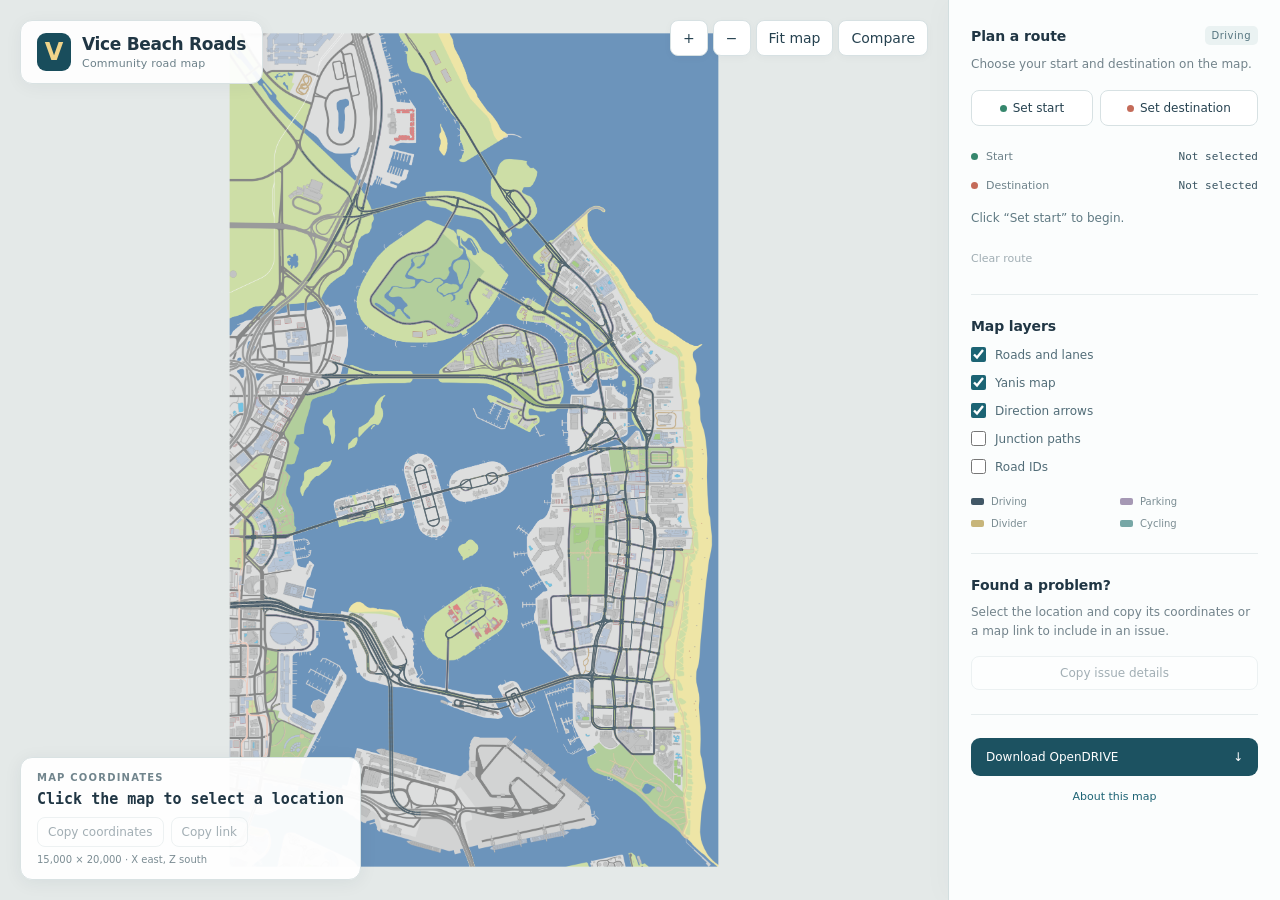
==== index.html @ 314e92d2 "Publish Vice Beach road map and static viewer" ====
<!doctype html>
<html lang="en">
<head>
  <meta charset="utf-8"><meta name="viewport" content="width=device-width, initial-scale=1">
  <title>Vice Beach Roads</title>
  <meta name="description" content="Explore Vice Beach roads and lanes, plan a route, and share map coordinates.">
  <link rel="icon" href="data:,"><link rel="stylesheet" href="viewer.css"><script type="module" src="viewer.mjs"></script>
</head>
<body>
  <main id="map-container" aria-label="Interactive road map">
    <svg id="map" role="img" aria-label="Vice Beach roads. Drag to pan and scroll to zoom." xmlns="http://www.w3.org/2000/svg">
      <defs><pattern id="paint" width="3" height="3" patternUnits="userSpaceOnUse" patternTransform="rotate(35)"><rect width="3" height="3" fill="#b7ae83"/><path d="M0 0V3" stroke="#efe1a0" stroke-width=".2"/></pattern></defs>
      <image id="background"/><g id="surfaces"></g><g id="bands"></g><g id="islands"></g><g id="marks"></g><g id="arrows"></g><g id="junction-paths"></g><g id="labels"></g><g id="route"></g><g id="pins"></g><g id="location"></g>
    </svg>
    <header class="map-title"><span class="brand-mark" aria-hidden="true">V</span><div><h1>Vice Beach Roads</h1><p>Community road map</p></div></header>
    <nav class="map-controls" aria-label="Map controls"><button id="zoom-in" title="Zoom in" aria-label="Zoom in">+</button><button id="zoom-out" title="Zoom out" aria-label="Zoom out">−</button><button id="fit" title="Show all roads">Fit map</button><button id="compare" title="Hold to view the original map">Compare</button><a id="download-mobile" href="network.xodr" download title="Download OpenDRIVE" aria-label="Download OpenDRIVE">↓</a></nav>
    <section class="coordinate-card" aria-label="Map coordinates"><span class="eyebrow">MAP COORDINATES</span><output id="coordinates">Click the map to select a location</output><div class="coordinate-actions"><button id="copy-coordinates" disabled>Copy coordinates</button><button id="copy-link" disabled>Copy link</button></div><span class="coordinate-note">15,000 × 20,000 · X east, Z south</span></section>
    <p id="notification" role="status" aria-live="polite"></p>
  </main>
  <aside class="panel">
    <section><div class="section-heading"><h2>Plan a route</h2><span class="tag">Driving</span></div><p class="hint">Choose your start and destination on the map.</p><div class="route-buttons"><button id="set-start"><span class="pin-dot start"></span>Set start</button><button id="set-end"><span class="pin-dot end"></span>Set destination</button></div><div class="endpoint"><span class="pin-dot start"></span><span>Start</span><output id="start-label">Not selected</output></div><div class="endpoint"><span class="pin-dot end"></span><span>Destination</span><output id="end-label">Not selected</output></div><p id="route-status" role="status" aria-live="polite">Click “Set start” to begin.</p><button id="clear-route" class="text-button" disabled>Clear route</button></section>
    <section><h2>Map layers</h2><label><input id="layer-roads" type="checkbox" checked>Roads and lanes</label><label><input id="layer-background" type="checkbox" checked>Yanis map</label><label><input id="layer-arrows" type="checkbox" checked>Direction arrows</label><label><input id="layer-junctions" type="checkbox">Junction paths</label><label><input id="layer-labels" type="checkbox">Road IDs</label><div class="legend"><span><i class="driving"></i>Driving</span><span><i class="parking"></i>Parking</span><span><i class="median"></i>Divider</span><span><i class="cycling"></i>Cycling</span></div></section>
    <section><h2>Found a problem?</h2><p class="hint">Select the location and copy its coordinates or a map link to include in an issue.</p><button id="copy-report" disabled>Copy issue details</button><a id="new-issue" class="secondary-link" hidden target="_blank" rel="noopener">Open an issue ↗</a></section>
    <footer><a class="download" href="network.xodr" download>Download OpenDRIVE <span aria-hidden="true">↓</span></a><a href="about.html">About this map</a></footer>
  </aside>
  <div id="loading" role="status"><span class="spinner"></span><p>Loading roads…</p></div>
</body>
</html>
---- viewer.css ----
:root{font-family:Inter,ui-sans-serif,system-ui,-apple-system,BlinkMacSystemFont,"Segoe UI",sans-serif;color:#203644;background:#e4e9e8;font-size:14px;font-synthesis:none}*{box-sizing:border-box}body{margin:0;overflow:hidden}button,a,input{touch-action:manipulation}button{font:inherit;border:1px solid #d7e1e3;background:white;color:#264250;border-radius:8px;padding:9px 12px;cursor:pointer;transition:background .15s,border-color .15s}button:hover:not(:disabled){background:#eef5f5;border-color:#9db8bd}button:disabled{opacity:.42;cursor:default}button:focus-visible,a:focus-visible,input:focus-visible{outline:3px solid #e9b85d;outline-offset:3px}button.active{background:#174f5d;color:white;border-color:#174f5d}a{color:#1d6374;text-decoration:none}a:hover{text-decoration:underline}h1,h2,p{margin:0}h1{font-size:17px;letter-spacing:-.3px}h2{font-size:14px;font-weight:650;letter-spacing:-.1px}#map-container{position:fixed;inset:0 332px 0 0;overflow:hidden;background:#e4e9e8}#map{width:100%;height:100%;display:block;touch-action:none;cursor:grab}#map.picking{cursor:crosshair}#map.panning{cursor:grabbing}.map-title{position:absolute;left:20px;top:20px;display:flex;gap:11px;align-items:center;background:#ffffffed;border:1px solid #d9e2e3;border-radius:12px;padding:12px 16px;box-shadow:0 3px 18px #142f3c0c}.map-title p{font-size:11px;color:#6c8089;margin-top:3px;letter-spacing:.2px}.brand-mark{display:grid;place-items:center;background:#194d5c;border-radius:9px;width:34px;height:38px;color:#f0d48a;font-weight:750;font-size:24px}.map-controls{position:absolute;right:20px;top:20px;display:flex;gap:5px}.map-controls button{box-shadow:0 2px 8px #142f3c08;min-width:35px}#download-mobile{display:none}.coordinate-card{position:absolute;bottom:20px;left:20px;display:flex;flex-direction:column;gap:7px;background:#fffffff2;border:1px solid #d9e2e3;border-radius:12px;padding:14px 16px;min-width:255px;box-shadow:0 3px 18px #142f3c10}.eyebrow{font-size:10px;letter-spacing:1.2px;color:#71858d;font-weight:650}#coordinates{font-family:ui-monospace,SFMono-Regular,Consolas,monospace;font-size:15px;font-weight:600;min-height:20px}.coordinate-note{font-size:10px;color:#7b8c93}.coordinate-actions{display:flex;gap:7px}.coordinate-actions button{padding:7px 10px;font-size:12px}.panel{position:fixed;right:0;top:0;bottom:0;width:332px;background:#fbfdfd;border-left:1px solid #d2dedf;padding:26px 22px;overflow:auto;box-shadow:-5px 0 25px #143c4806}.panel section{padding-bottom:24px;margin-bottom:23px;border-bottom:1px solid #e5eced}.section-heading{display:flex;justify-content:space-between;align-items:center}.tag{font-size:10px;letter-spacing:.5px;padding:4px 7px;border-radius:5px;color:#54747f;background:#eaf2f2}.hint{font-size:12px;line-height:1.6;color:#72838b;margin-top:10px}.route-buttons{display:grid;grid-template-columns:1fr 1.3fr;gap:7px;margin:16px 0}.route-buttons button{padding:10px 7px;font-size:12px;display:flex;align-items:center;justify-content:center;gap:6px}.pin-dot{width:7px;height:7px;border-radius:50%;display:inline-block;flex-shrink:0}.start{background:#36876d}.end{background:#c46b59}.endpoint{display:flex;gap:8px;align-items:center;padding:8px 0;font-size:11px}.endpoint>span:nth-child(2){color:#6f838b;min-width:64px}.endpoint output{font-family:ui-monospace,SFMono-Regular,Consolas,monospace;font-size:11px;margin-left:auto;color:#3a5663}#route-status{font-size:12px;line-height:1.6;color:#607a83;margin-top:9px;min-height:38px}.text-button{padding:5px 0;border:0;background:transparent;font-size:11px}.panel label{display:flex;align-items:center;gap:9px;margin-top:13px;font-size:12px;color:#526d78}.panel input{accent-color:#1c6474;width:15px;height:15px;margin:0}.legend{display:grid;grid-template-columns:1fr 1fr;gap:11px;margin-top:22px;font-size:10px;color:#7b8d93}.legend span{display:flex;align-items:center;gap:7px}.legend i{display:block;width:13px;height:7px;border-radius:2px}.driving{background:#415766}.parking{background:#a598b4}.median{background:#c7b57a}.cycling{background:#77a7a6}#copy-report{width:100%;font-size:12px;margin-top:14px}.secondary-link{font-size:11px;margin-top:12px;display:block}.secondary-link[hidden]{display:none}.panel footer{display:flex;flex-direction:column;gap:14px;text-align:center;font-size:11px;color:#849399}.download{display:flex;align-items:center;justify-content:space-between;background:#1c5261;color:#fff!important;border-radius:9px;padding:12px 15px;font-size:12px}.download:hover{background:#286b7b;text-decoration:none!important}#notification{position:absolute;bottom:20px;left:50%;transform:translateX(-50%);font-size:12px;background:#203d49;color:white;border-radius:8px;padding:10px 15px;opacity:0;pointer-events:none;transition:opacity .2s;box-shadow:0 4px 20px #1a334822}#notification.visible{opacity:1}#loading{position:fixed;inset:0;display:flex;flex-direction:column;align-items:center;justify-content:center;gap:15px;background:#edf2f1;color:#536f79;z-index:9}#loading[hidden]{display:none}.spinner{width:28px;height:28px;border:2px solid #cbdcdd;border-top-color:#246375;border-radius:50%;animation:spin .8s linear infinite}@keyframes spin{to{transform:rotate(360deg)}}#junction-paths,#labels{pointer-events:none}#labels text{paint-order:stroke;stroke:#fff;stroke-width:2px;vector-effect:non-scaling-stroke;fill:#415766;font-weight:600}#background{opacity:.65}#route path{stroke:#edb34b;stroke-width:4;vector-effect:non-scaling-stroke;fill:none;stroke-linejoin:round;stroke-linecap:round;filter:drop-shadow(0 1px 1px #2b3b3944)}#pins text{fill:white;font-weight:700;text-anchor:middle;dominant-baseline:central;pointer-events:none}#pins circle{stroke:white;stroke-width:2;vector-effect:non-scaling-stroke}#location circle{stroke:#2b6b7a;fill:#ffffffb0;stroke-width:2;vector-effect:non-scaling-stroke}#location path{stroke:#2b6b7a;stroke-width:1;vector-effect:non-scaling-stroke;fill:none}@media(max-width:900px){#map-container{right:290px}.panel{width:290px;padding:22px 17px}.map-controls{top:91px;left:20px;right:auto}.map-title{padding:10px 12px}h1{font-size:15px}}@media(max-width:640px){#map-container{inset:0 0 215px}.panel{top:auto;left:0;right:0;bottom:0;height:215px;width:auto;border-left:0;border-top:1px solid #cddbdd;padding:16px 18px;display:block;overflow:auto}.panel section{border:0;margin:0 0 16px;padding:0 0 16px;border-bottom:1px solid #e0e8e9}.panel section:nth-child(2){padding:0 0 16px;border-left:0}.panel footer{display:flex}.hint{margin-top:5px;font-size:11px}.route-buttons{margin:9px 0}.endpoint{padding:4px 0}#route-status{margin-top:5px;min-height:20px;font-size:11px}.map-title{left:12px;top:12px;padding:9px 11px}.brand-mark{width:26px;height:30px;font-size:19px}.map-controls{left:auto;right:12px;top:12px;max-width:75px;flex-wrap:wrap;justify-content:flex-end}.map-controls #compare{display:none}#download-mobile{display:block;border:1px solid #d7e1e3;background:white;border-radius:8px;padding:5px 10px;text-align:center;color:#264250}.map-controls #fit{font-size:10px;padding:7px 9px}.map-controls button{min-width:31px;padding:6px 9px}.coordinate-card{left:12px;bottom:12px;padding:10px 12px;min-width:220px;gap:4px}.eyebrow{font-size:8px}#coordinates{font-size:13px}.coordinate-actions button{font-size:10px;padding:6px 8px}.coordinate-note{font-size:8px}#notification{bottom:145px;white-space:nowrap}}@media(prefers-reduced-motion:reduce){*,*::before,*::after{animation:none!important;transition:none!important}}
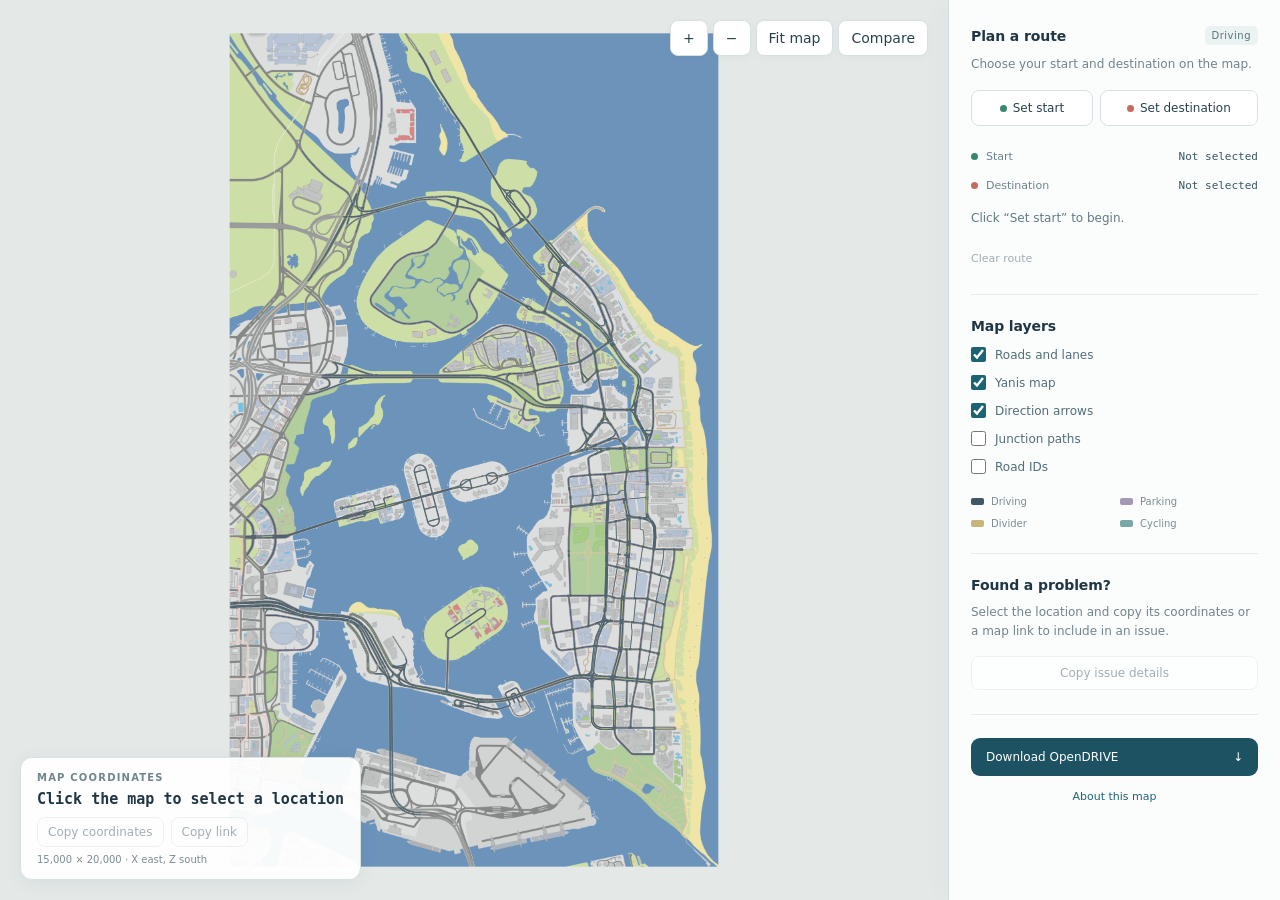
==== commit d1143d09: "Remove map title badge" ====
--- a/index.html
+++ b/index.html
@@ -12,7 +12,6 @@
       <defs><pattern id="paint" width="3" height="3" patternUnits="userSpaceOnUse" patternTransform="rotate(35)"><rect width="3" height="3" fill="#b7ae83"/><path d="M0 0V3" stroke="#efe1a0" stroke-width=".2"/></pattern></defs>
       <image id="background"/><g id="surfaces"></g><g id="bands"></g><g id="islands"></g><g id="marks"></g><g id="arrows"></g><g id="junction-paths"></g><g id="labels"></g><g id="route"></g><g id="pins"></g><g id="location"></g>
     </svg>
-    <header class="map-title"><span class="brand-mark" aria-hidden="true">V</span><div><h1>Vice Beach Roads</h1><p>Community road map</p></div></header>
     <nav class="map-controls" aria-label="Map controls"><button id="zoom-in" title="Zoom in" aria-label="Zoom in">+</button><button id="zoom-out" title="Zoom out" aria-label="Zoom out">−</button><button id="fit" title="Show all roads">Fit map</button><button id="compare" title="Hold to view the original map">Compare</button><a id="download-mobile" href="network.xodr" download title="Download OpenDRIVE" aria-label="Download OpenDRIVE">↓</a></nav>
     <section class="coordinate-card" aria-label="Map coordinates"><span class="eyebrow">MAP COORDINATES</span><output id="coordinates">Click the map to select a location</output><div class="coordinate-actions"><button id="copy-coordinates" disabled>Copy coordinates</button><button id="copy-link" disabled>Copy link</button></div><span class="coordinate-note">15,000 × 20,000 · X east, Z south</span></section>
     <p id="notification" role="status" aria-live="polite"></p>
--- a/viewer.css
+++ b/viewer.css
@@ -1 +1 @@
-:root{font-family:Inter,ui-sans-serif,system-ui,-apple-system,BlinkMacSystemFont,"Segoe UI",sans-serif;color:#203644;background:#e4e9e8;font-size:14px;font-synthesis:none}*{box-sizing:border-box}body{margin:0;overflow:hidden}button,a,input{touch-action:manipulation}button{font:inherit;border:1px solid #d7e1e3;background:white;color:#264250;border-radius:8px;padding:9px 12px;cursor:pointer;transition:background .15s,border-color .15s}button:hover:not(:disabled){background:#eef5f5;border-color:#9db8bd}button:disabled{opacity:.42;cursor:default}button:focus-visible,a:focus-visible,input:focus-visible{outline:3px solid #e9b85d;outline-offset:3px}button.active{background:#174f5d;color:white;border-color:#174f5d}a{color:#1d6374;text-decoration:none}a:hover{text-decoration:underline}h1,h2,p{margin:0}h1{font-size:17px;letter-spacing:-.3px}h2{font-size:14px;font-weight:650;letter-spacing:-.1px}#map-container{position:fixed;inset:0 332px 0 0;overflow:hidden;background:#e4e9e8}#map{width:100%;height:100%;display:block;touch-action:none;cursor:grab}#map.picking{cursor:crosshair}#map.panning{cursor:grabbing}.map-title{position:absolute;left:20px;top:20px;display:flex;gap:11px;align-items:center;background:#ffffffed;border:1px solid #d9e2e3;border-radius:12px;padding:12px 16px;box-shadow:0 3px 18px #142f3c0c}.map-title p{font-size:11px;color:#6c8089;margin-top:3px;letter-spacing:.2px}.brand-mark{display:grid;place-items:center;background:#194d5c;border-radius:9px;width:34px;height:38px;color:#f0d48a;font-weight:750;font-size:24px}.map-controls{position:absolute;right:20px;top:20px;display:flex;gap:5px}.map-controls button{box-shadow:0 2px 8px #142f3c08;min-width:35px}#download-mobile{display:none}.coordinate-card{position:absolute;bottom:20px;left:20px;display:flex;flex-direction:column;gap:7px;background:#fffffff2;border:1px solid #d9e2e3;border-radius:12px;padding:14px 16px;min-width:255px;box-shadow:0 3px 18px #142f3c10}.eyebrow{font-size:10px;letter-spacing:1.2px;color:#71858d;font-weight:650}#coordinates{font-family:ui-monospace,SFMono-Regular,Consolas,monospace;font-size:15px;font-weight:600;min-height:20px}.coordinate-note{font-size:10px;color:#7b8c93}.coordinate-actions{display:flex;gap:7px}.coordinate-actions button{padding:7px 10px;font-size:12px}.panel{position:fixed;right:0;top:0;bottom:0;width:332px;background:#fbfdfd;border-left:1px solid #d2dedf;padding:26px 22px;overflow:auto;box-shadow:-5px 0 25px #143c4806}.panel section{padding-bottom:24px;margin-bottom:23px;border-bottom:1px solid #e5eced}.section-heading{display:flex;justify-content:space-between;align-items:center}.tag{font-size:10px;letter-spacing:.5px;padding:4px 7px;border-radius:5px;color:#54747f;background:#eaf2f2}.hint{font-size:12px;line-height:1.6;color:#72838b;margin-top:10px}.route-buttons{display:grid;grid-template-columns:1fr 1.3fr;gap:7px;margin:16px 0}.route-buttons button{padding:10px 7px;font-size:12px;display:flex;align-items:center;justify-content:center;gap:6px}.pin-dot{width:7px;height:7px;border-radius:50%;display:inline-block;flex-shrink:0}.start{background:#36876d}.end{background:#c46b59}.endpoint{display:flex;gap:8px;align-items:center;padding:8px 0;font-size:11px}.endpoint>span:nth-child(2){color:#6f838b;min-width:64px}.endpoint output{font-family:ui-monospace,SFMono-Regular,Consolas,monospace;font-size:11px;margin-left:auto;color:#3a5663}#route-status{font-size:12px;line-height:1.6;color:#607a83;margin-top:9px;min-height:38px}.text-button{padding:5px 0;border:0;background:transparent;font-size:11px}.panel label{display:flex;align-items:center;gap:9px;margin-top:13px;font-size:12px;color:#526d78}.panel input{accent-color:#1c6474;width:15px;height:15px;margin:0}.legend{display:grid;grid-template-columns:1fr 1fr;gap:11px;margin-top:22px;font-size:10px;color:#7b8d93}.legend span{display:flex;align-items:center;gap:7px}.legend i{display:block;width:13px;height:7px;border-radius:2px}.driving{background:#415766}.parking{background:#a598b4}.median{background:#c7b57a}.cycling{background:#77a7a6}#copy-report{width:100%;font-size:12px;margin-top:14px}.secondary-link{font-size:11px;margin-top:12px;display:block}.secondary-link[hidden]{display:none}.panel footer{display:flex;flex-direction:column;gap:14px;text-align:center;font-size:11px;color:#849399}.download{display:flex;align-items:center;justify-content:space-between;background:#1c5261;color:#fff!important;border-radius:9px;padding:12px 15px;font-size:12px}.download:hover{background:#286b7b;text-decoration:none!important}#notification{position:absolute;bottom:20px;left:50%;transform:translateX(-50%);font-size:12px;background:#203d49;color:white;border-radius:8px;padding:10px 15px;opacity:0;pointer-events:none;transition:opacity .2s;box-shadow:0 4px 20px #1a334822}#notification.visible{opacity:1}#loading{position:fixed;inset:0;display:flex;flex-direction:column;align-items:center;justify-content:center;gap:15px;background:#edf2f1;color:#536f79;z-index:9}#loading[hidden]{display:none}.spinner{width:28px;height:28px;border:2px solid #cbdcdd;border-top-color:#246375;border-radius:50%;animation:spin .8s linear infinite}@keyframes spin{to{transform:rotate(360deg)}}#junction-paths,#labels{pointer-events:none}#labels text{paint-order:stroke;stroke:#fff;stroke-width:2px;vector-effect:non-scaling-stroke;fill:#415766;font-weight:600}#background{opacity:.65}#route path{stroke:#edb34b;stroke-width:4;vector-effect:non-scaling-stroke;fill:none;stroke-linejoin:round;stroke-linecap:round;filter:drop-shadow(0 1px 1px #2b3b3944)}#pins text{fill:white;font-weight:700;text-anchor:middle;dominant-baseline:central;pointer-events:none}#pins circle{stroke:white;stroke-width:2;vector-effect:non-scaling-stroke}#location circle{stroke:#2b6b7a;fill:#ffffffb0;stroke-width:2;vector-effect:non-scaling-stroke}#location path{stroke:#2b6b7a;stroke-width:1;vector-effect:non-scaling-stroke;fill:none}@media(max-width:900px){#map-container{right:290px}.panel{width:290px;padding:22px 17px}.map-controls{top:91px;left:20px;right:auto}.map-title{padding:10px 12px}h1{font-size:15px}}@media(max-width:640px){#map-container{inset:0 0 215px}.panel{top:auto;left:0;right:0;bottom:0;height:215px;width:auto;border-left:0;border-top:1px solid #cddbdd;padding:16px 18px;display:block;overflow:auto}.panel section{border:0;margin:0 0 16px;padding:0 0 16px;border-bottom:1px solid #e0e8e9}.panel section:nth-child(2){padding:0 0 16px;border-left:0}.panel footer{display:flex}.hint{margin-top:5px;font-size:11px}.route-buttons{margin:9px 0}.endpoint{padding:4px 0}#route-status{margin-top:5px;min-height:20px;font-size:11px}.map-title{left:12px;top:12px;padding:9px 11px}.brand-mark{width:26px;height:30px;font-size:19px}.map-controls{left:auto;right:12px;top:12px;max-width:75px;flex-wrap:wrap;justify-content:flex-end}.map-controls #compare{display:none}#download-mobile{display:block;border:1px solid #d7e1e3;background:white;border-radius:8px;padding:5px 10px;text-align:center;color:#264250}.map-controls #fit{font-size:10px;padding:7px 9px}.map-controls button{min-width:31px;padding:6px 9px}.coordinate-card{left:12px;bottom:12px;padding:10px 12px;min-width:220px;gap:4px}.eyebrow{font-size:8px}#coordinates{font-size:13px}.coordinate-actions button{font-size:10px;padding:6px 8px}.coordinate-note{font-size:8px}#notification{bottom:145px;white-space:nowrap}}@media(prefers-reduced-motion:reduce){*,*::before,*::after{animation:none!important;transition:none!important}}
+:root{font-family:Inter,ui-sans-serif,system-ui,-apple-system,BlinkMacSystemFont,"Segoe UI",sans-serif;color:#203644;background:#e4e9e8;font-size:14px;font-synthesis:none}*{box-sizing:border-box}body{margin:0;overflow:hidden}button,a,input{touch-action:manipulation}button{font:inherit;border:1px solid #d7e1e3;background:white;color:#264250;border-radius:8px;padding:9px 12px;cursor:pointer;transition:background .15s,border-color .15s}button:hover:not(:disabled){background:#eef5f5;border-color:#9db8bd}button:disabled{opacity:.42;cursor:default}button:focus-visible,a:focus-visible,input:focus-visible{outline:3px solid #e9b85d;outline-offset:3px}button.active{background:#174f5d;color:white;border-color:#174f5d}a{color:#1d6374;text-decoration:none}a:hover{text-decoration:underline}h1,h2,p{margin:0}h1{font-size:17px;letter-spacing:-.3px}h2{font-size:14px;font-weight:650;letter-spacing:-.1px}#map-container{position:fixed;inset:0 332px 0 0;overflow:hidden;background:#e4e9e8}#map{width:100%;height:100%;display:block;touch-action:none;cursor:grab}#map.picking{cursor:crosshair}#map.panning{cursor:grabbing}.map-controls{position:absolute;right:20px;top:20px;display:flex;gap:5px}.map-controls button{box-shadow:0 2px 8px #142f3c08;min-width:35px}#download-mobile{display:none}.coordinate-card{position:absolute;bottom:20px;left:20px;display:flex;flex-direction:column;gap:7px;background:#fffffff2;border:1px solid #d9e2e3;border-radius:12px;padding:14px 16px;min-width:255px;box-shadow:0 3px 18px #142f3c10}.eyebrow{font-size:10px;letter-spacing:1.2px;color:#71858d;font-weight:650}#coordinates{font-family:ui-monospace,SFMono-Regular,Consolas,monospace;font-size:15px;font-weight:600;min-height:20px}.coordinate-note{font-size:10px;color:#7b8c93}.coordinate-actions{display:flex;gap:7px}.coordinate-actions button{padding:7px 10px;font-size:12px}.panel{position:fixed;right:0;top:0;bottom:0;width:332px;background:#fbfdfd;border-left:1px solid #d2dedf;padding:26px 22px;overflow:auto;box-shadow:-5px 0 25px #143c4806}.panel section{padding-bottom:24px;margin-bottom:23px;border-bottom:1px solid #e5eced}.section-heading{display:flex;justify-content:space-between;align-items:center}.tag{font-size:10px;letter-spacing:.5px;padding:4px 7px;border-radius:5px;color:#54747f;background:#eaf2f2}.hint{font-size:12px;line-height:1.6;color:#72838b;margin-top:10px}.route-buttons{display:grid;grid-template-columns:1fr 1.3fr;gap:7px;margin:16px 0}.route-buttons button{padding:10px 7px;font-size:12px;display:flex;align-items:center;justify-content:center;gap:6px}.pin-dot{width:7px;height:7px;border-radius:50%;display:inline-block;flex-shrink:0}.start{background:#36876d}.end{background:#c46b59}.endpoint{display:flex;gap:8px;align-items:center;padding:8px 0;font-size:11px}.endpoint>span:nth-child(2){color:#6f838b;min-width:64px}.endpoint output{font-family:ui-monospace,SFMono-Regular,Consolas,monospace;font-size:11px;margin-left:auto;color:#3a5663}#route-status{font-size:12px;line-height:1.6;color:#607a83;margin-top:9px;min-height:38px}.text-button{padding:5px 0;border:0;background:transparent;font-size:11px}.panel label{display:flex;align-items:center;gap:9px;margin-top:13px;font-size:12px;color:#526d78}.panel input{accent-color:#1c6474;width:15px;height:15px;margin:0}.legend{display:grid;grid-template-columns:1fr 1fr;gap:11px;margin-top:22px;font-size:10px;color:#7b8d93}.legend span{display:flex;align-items:center;gap:7px}.legend i{display:block;width:13px;height:7px;border-radius:2px}.driving{background:#415766}.parking{background:#a598b4}.median{background:#c7b57a}.cycling{background:#77a7a6}#copy-report{width:100%;font-size:12px;margin-top:14px}.secondary-link{font-size:11px;margin-top:12px;display:block}.secondary-link[hidden]{display:none}.panel footer{display:flex;flex-direction:column;gap:14px;text-align:center;font-size:11px;color:#849399}.download{display:flex;align-items:center;justify-content:space-between;background:#1c5261;color:#fff!important;border-radius:9px;padding:12px 15px;font-size:12px}.download:hover{background:#286b7b;text-decoration:none!important}#notification{position:absolute;bottom:20px;left:50%;transform:translateX(-50%);font-size:12px;background:#203d49;color:white;border-radius:8px;padding:10px 15px;opacity:0;pointer-events:none;transition:opacity .2s;box-shadow:0 4px 20px #1a334822}#notification.visible{opacity:1}#loading{position:fixed;inset:0;display:flex;flex-direction:column;align-items:center;justify-content:center;gap:15px;background:#edf2f1;color:#536f79;z-index:9}#loading[hidden]{display:none}.spinner{width:28px;height:28px;border:2px solid #cbdcdd;border-top-color:#246375;border-radius:50%;animation:spin .8s linear infinite}@keyframes spin{to{transform:rotate(360deg)}}#junction-paths,#labels{pointer-events:none}#labels text{paint-order:stroke;stroke:#fff;stroke-width:2px;vector-effect:non-scaling-stroke;fill:#415766;font-weight:600}#background{opacity:.65}#route path{stroke:#edb34b;stroke-width:4;vector-effect:non-scaling-stroke;fill:none;stroke-linejoin:round;stroke-linecap:round;filter:drop-shadow(0 1px 1px #2b3b3944)}#pins text{fill:white;font-weight:700;text-anchor:middle;dominant-baseline:central;pointer-events:none}#pins circle{stroke:white;stroke-width:2;vector-effect:non-scaling-stroke}#location circle{stroke:#2b6b7a;fill:#ffffffb0;stroke-width:2;vector-effect:non-scaling-stroke}#location path{stroke:#2b6b7a;stroke-width:1;vector-effect:non-scaling-stroke;fill:none}@media(max-width:900px){#map-container{right:290px}.panel{width:290px;padding:22px 17px}h1{font-size:15px}}@media(max-width:640px){#map-container{inset:0 0 215px}.panel{top:auto;left:0;right:0;bottom:0;height:215px;width:auto;border-left:0;border-top:1px solid #cddbdd;padding:16px 18px;display:block;overflow:auto}.panel section{border:0;margin:0 0 16px;padding:0 0 16px;border-bottom:1px solid #e0e8e9}.panel section:nth-child(2){padding:0 0 16px;border-left:0}.panel footer{display:flex}.hint{margin-top:5px;font-size:11px}.route-buttons{margin:9px 0}.endpoint{padding:4px 0}#route-status{margin-top:5px;min-height:20px;font-size:11px}.map-controls{left:auto;right:12px;top:12px;max-width:75px;flex-wrap:wrap;justify-content:flex-end}.map-controls #compare{display:none}#download-mobile{display:block;border:1px solid #d7e1e3;background:white;border-radius:8px;padding:5px 10px;text-align:center;color:#264250}.map-controls #fit{font-size:10px;padding:7px 9px}.map-controls button{min-width:31px;padding:6px 9px}.coordinate-card{left:12px;bottom:12px;padding:10px 12px;min-width:220px;gap:4px}.eyebrow{font-size:8px}#coordinates{font-size:13px}.coordinate-actions button{font-size:10px;padding:6px 8px}.coordinate-note{font-size:8px}#notification{bottom:145px;white-space:nowrap}}@media(prefers-reduced-motion:reduce){*,*::before,*::after{animation:none!important;transition:none!important}}
